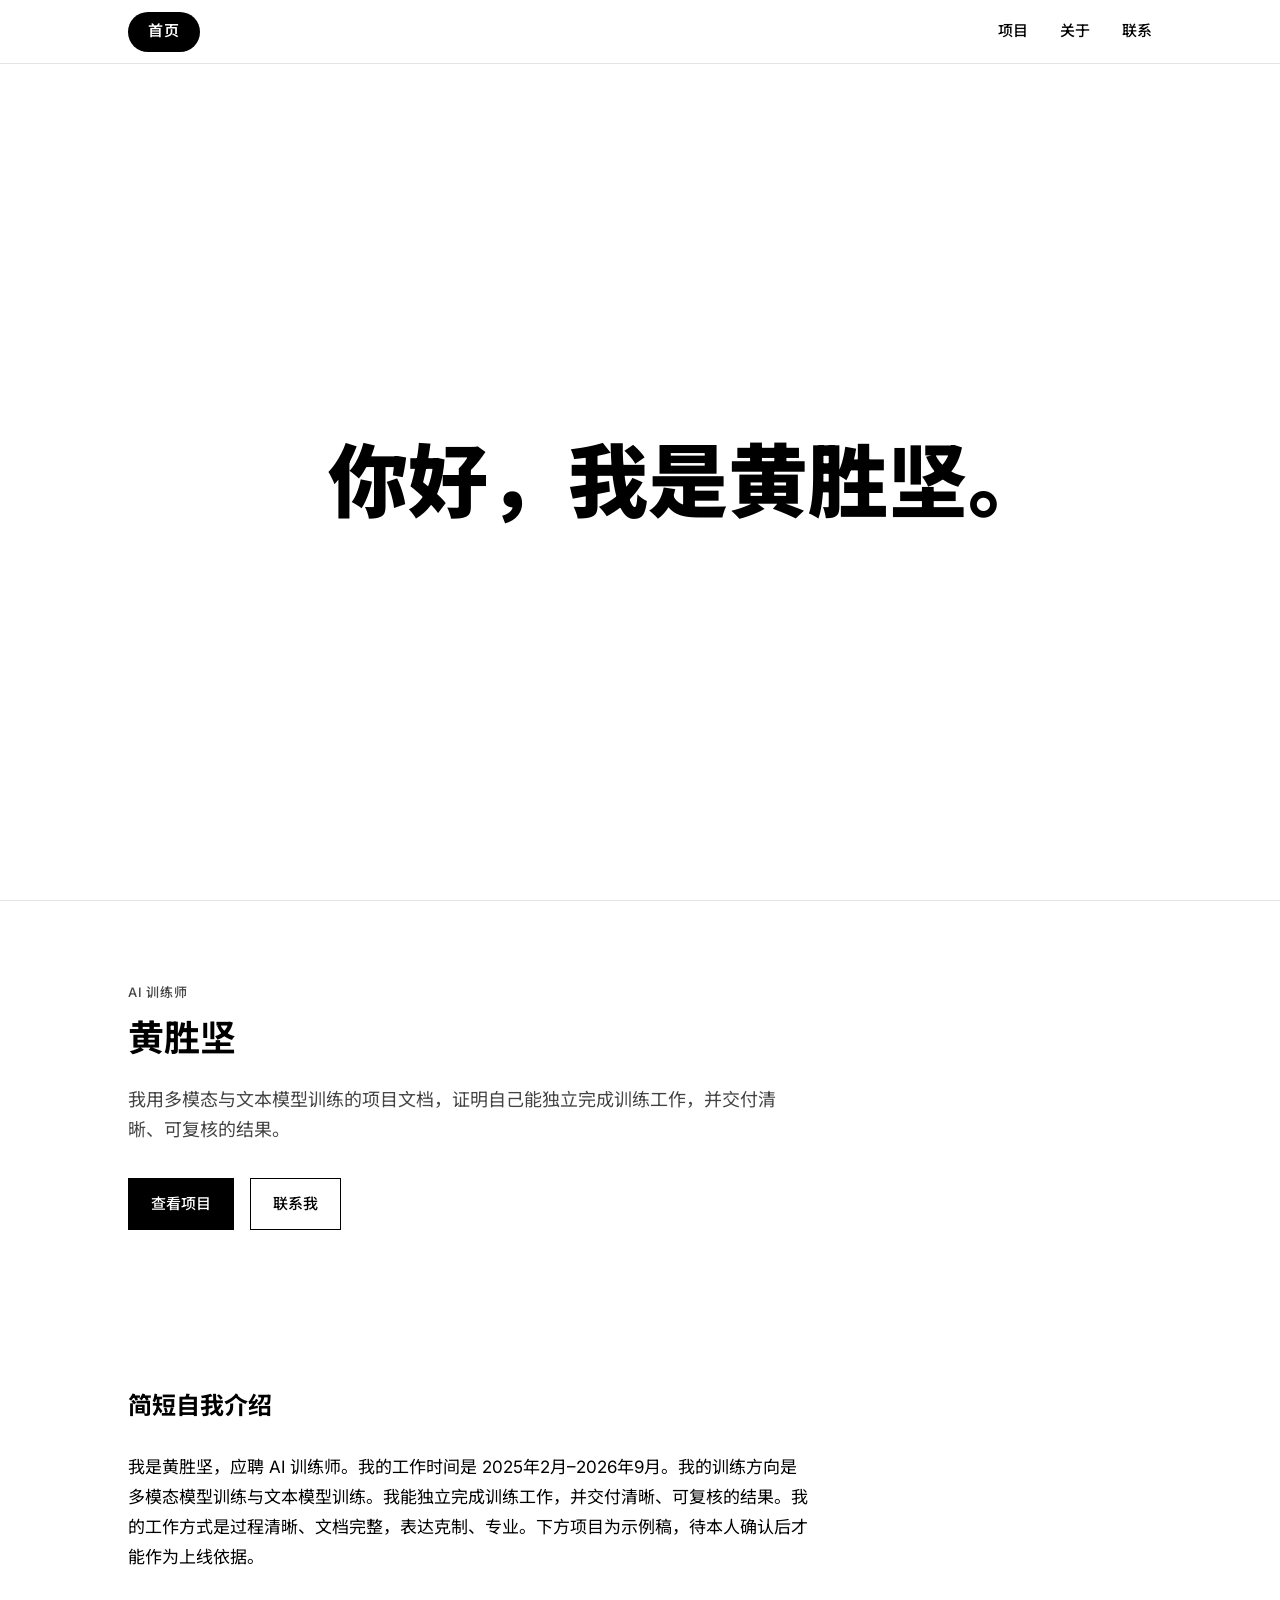
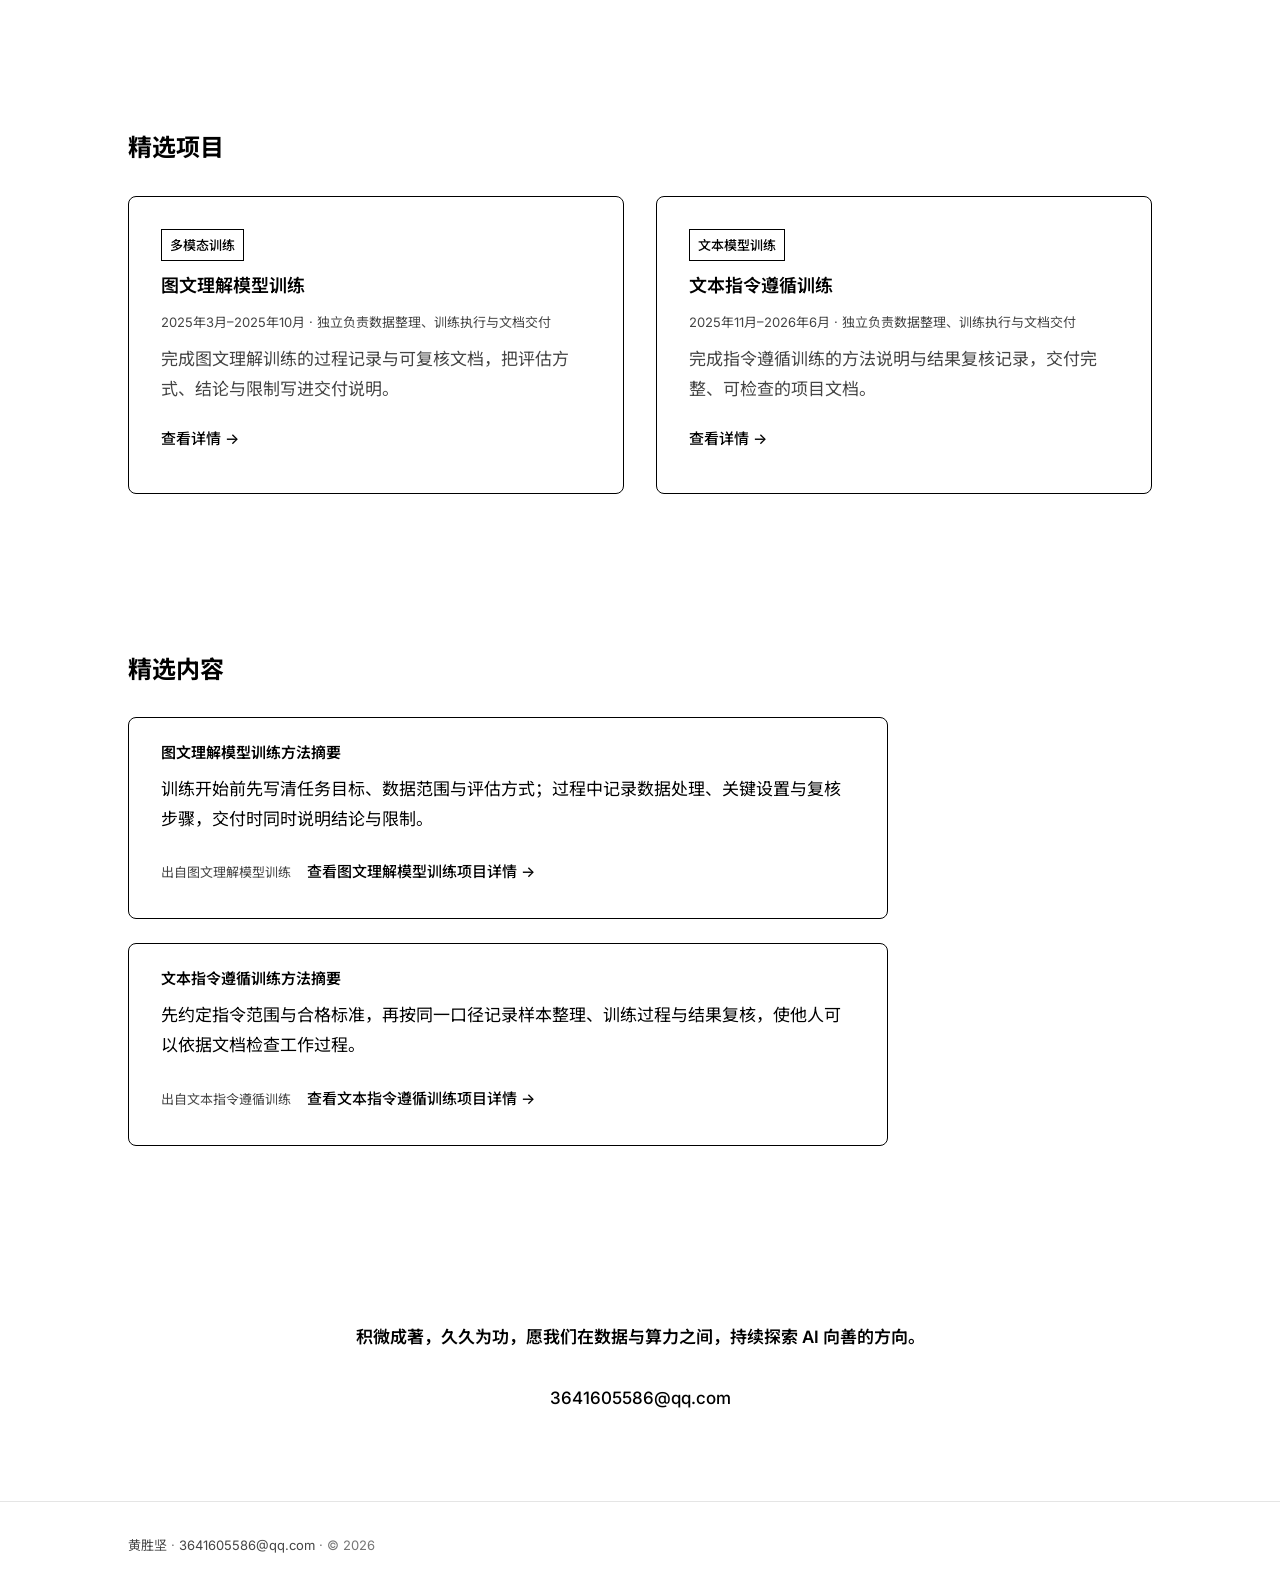
==== index.html @ 837476b5 "style(home): 联系区居中并去掉「进入联系页」链接 - .contact-row 加 justify-content: center - 首页只保留邮箱一个入口，与上方居中结语对齐 - CS" ====
<!DOCTYPE html>
<html lang="zh-CN">
<head>
  <meta charset="utf-8">
  <meta name="viewport" content="width=device-width, initial-scale=1">
  <title>黄胜坚｜AI 训练师</title>
  <meta name="description" content="黄胜坚的求职网站。应聘 AI 训练师，展示多模态与文本模型训练的项目文档。">
  <link rel="preconnect" href="https://fonts.googleapis.com">
  <link rel="preconnect" href="https://fonts.gstatic.com" crossorigin>
  <link href="https://fonts.googleapis.com/css2?family=Inter:wght@400;500;600;800;900&family=Noto+Sans+SC:wght@400;500;600;700;900&display=swap" rel="stylesheet">
  <link rel="stylesheet" href="css/styles.css?v=20261112h">
  <style>
    /* Prevent mid-deploy cache mix: hide the invert layer until stylesheet + JS are ready. */
    .hero-circle { position: absolute; overflow: hidden; opacity: 0; pointer-events: none; }
  </style>
</head>
<body>
  <a class="skip-link" href="#main">跳到主要内容</a>
  <header class="site-header">
    <div class="container">
      <a class="brand" href="index.html">首页</a>
      <nav class="nav nav-desktop" aria-label="全站">
        <a href="projects.html">项目</a>
        <a href="about.html">关于</a>
        <a href="contact.html">联系</a>
      </nav>
      <details class="nav-toggle">
        <summary>菜单</summary>
        <nav class="nav-panel" aria-label="全站">
          <a href="projects.html">项目</a>
          <a href="about.html">关于</a>
          <a href="contact.html">联系</a>
        </nav>
      </details>
    </div>
  </header>

  <main id="main" tabindex="-1">
    <section class="hero-stage" aria-label="问候。指针在首页问候区时，黑圆跟随移动，圆内显示英文欢迎语；指针离开后恢复白底。">
      <p class="visually-hidden" id="hero-live" aria-live="polite">你好，我是黄胜坚。</p>
      <p class="hero-type hero-type-base" aria-hidden="true">你好，我是黄胜坚。</p>
      <div class="hero-circle" aria-hidden="true">
        <p class="hero-type hero-type-invert" lang="en">Hello, welcome.</p>
      </div>
    </section>

    <section class="section hairline-top" id="intro" aria-labelledby="intro-title">
      <div class="container">
        <p class="page-kicker">AI 训练师</p>
        <h1 class="intro-title" id="intro-title">黄胜坚</h1>
        <p class="lead">我用多模态与文本模型训练的项目文档，证明自己能独立完成训练工作，并交付清晰、可复核的结果。</p>
        <div class="btn-row">
          <a class="btn btn-primary" href="projects.html">查看项目</a>
          <a class="btn btn-secondary" href="contact.html">联系我</a>
        </div>
      </div>
    </section>

    <section class="section" aria-labelledby="about-short">
      <div class="container">
        <header class="section-head">
          <h2 id="about-short">简短自我介绍</h2>
        </header>
        <div class="prose">
          <p>我是黄胜坚，应聘 AI 训练师。我的工作时间是 2025年2月–2026年9月。我的训练方向是多模态模型训练与文本模型训练。我能独立完成训练工作，并交付清晰、可复核的结果。我的工作方式是过程清晰、文档完整，表达克制、专业。下方项目为示例稿，待本人确认后才能作为上线依据。</p>
        </div>
      </div>
    </section>

    <section class="section" aria-labelledby="projects-title">
      <div class="container">
        <header class="section-head">
          <h2 id="projects-title">精选项目</h2>
        </header>
        <div class="grid-2">
          <a class="card-project" href="projects/multimodal.html">
            <span class="tag">多模态训练</span>
            <h3>图文理解模型训练</h3>
            <p class="meta">2025年3月–2025年10月 · 独立负责数据整理、训练执行与文档交付</p>
            <p class="result">完成图文理解训练的过程记录与可复核文档，把评估方式、结论与限制写进交付说明。</p>
            <span class="btn-text">查看详情 →</span>
          </a>
          <a class="card-project" href="projects/text.html">
            <span class="tag">文本模型训练</span>
            <h3>文本指令遵循训练</h3>
            <p class="meta">2025年11月–2026年6月 · 独立负责数据整理、训练执行与文档交付</p>
            <p class="result">完成指令遵循训练的方法说明与结果复核记录，交付完整、可检查的项目文档。</p>
            <span class="btn-text">查看详情 →</span>
          </a>
        </div>
      </div>
    </section>

    <section class="section" aria-labelledby="excerpts-title">
      <div class="container">
        <header class="section-head">
          <h2 id="excerpts-title">精选内容</h2>
        </header>
        <div class="excerpt-list">
          <article class="card-excerpt">
            <h3 class="card-title">图文理解模型训练方法摘要</h3>
            <p>训练开始前先写清任务目标、数据范围与评估方式；过程中记录数据处理、关键设置与复核步骤，交付时同时说明结论与限制。</p>
            <p class="source">
              <span class="caption">出自图文理解模型训练</span>
              <a class="btn-text" href="projects/multimodal.html">查看图文理解模型训练项目详情 →</a>
            </p>
          </article>
          <article class="card-excerpt">
            <h3 class="card-title">文本指令遵循训练方法摘要</h3>
            <p>先约定指令范围与合格标准，再按同一口径记录样本整理、训练过程与结果复核，使他人可以依据文档检查工作过程。</p>
            <p class="source">
              <span class="caption">出自文本指令遵循训练</span>
              <a class="btn-text" href="projects/text.html">查看文本指令遵循训练项目详情 →</a>
            </p>
          </article>
        </div>
      </div>
    </section>

    <section class="section">
      <div class="container">
        <p class="prose closing-note">积微成著，久久为功，愿我们在数据与算力之间，持续探索 AI 向善的方向。</p>
        <div class="contact-row">
          <a href="mailto:3641605586@qq.com">3641605586@qq.com</a>
        </div>
      </div>
    </section>
  </main>

  <footer class="site-footer">
    <div class="container">
      <p><a href="index.html">黄胜坚</a> · <a href="mailto:3641605586@qq.com">3641605586@qq.com</a> · © 2026</p>
    </div>
  </footer>
  <script src="js/main.js?v=20261112d"></script>
</body>
</html>
---- css/styles.css ----
/* 白与几何 — 生产样式，令牌与 visual-system.md 一致 */

:root {
  --color-bg: #FFFFFF;
  --color-bg-raised: #FFFFFF;
  --color-bg-sunken: #F5F5F5;
  --color-ink: #000000;
  --color-ink-muted: #444444;
  --color-ink-faint: #767676;
  --color-line: #E5E5E5;
  --color-line-strong: #000000;
  --color-accent: #000000;
  --color-on-accent: #FFFFFF;
  --color-focus: #000000;

  --font-sans: "Inter", "Noto Sans SC", "Source Han Sans SC", "PingFang SC",
               "Hiragino Sans GB", "Microsoft YaHei", system-ui, sans-serif;

  --text-hero: 80px;
  --text-h1: 36px;
  --text-h2: 24px;
  --text-h3: 18px;
  --text-lead: 18px;
  --text-body: 17px;
  --text-small: 15px;
  --text-caption: 13px;

  --space-1: 4px;
  --space-2: 8px;
  --space-3: 12px;
  --space-4: 16px;
  --space-5: 24px;
  --space-6: 32px;
  --space-7: 48px;
  --space-8: 64px;
  --space-9: 80px;
  --space-10: 96px;

  --width-page: 1120px;
  --width-text: 680px;
  --width-narrow: 760px;
  --gutter: 48px;

  --radius-btn: 0;
  --radius-card: 0;
  --header-height: 64px;
  --duration: 150ms;
}

*, *::before, *::after { box-sizing: border-box; }

html {
  font-size: 16px;
  line-break: strict;
}

body {
  margin: 0;
  min-height: 100vh;
  display: flex;
  flex-direction: column;
  background: var(--color-bg);
  color: var(--color-ink);
  font-family: var(--font-sans);
  font-weight: 400;
  font-size: var(--text-body);
  line-height: 1.75;
  text-align: left;
}

a { color: var(--color-ink); text-underline-offset: 3px; }
a:hover { color: var(--color-ink); }

:focus-visible {
  outline: 2px solid var(--color-focus);
  outline-offset: 3px;
}

::selection {
  background: #000;
  color: #fff;
}

.visually-hidden {
  position: absolute;
  width: 1px;
  height: 1px;
  padding: 0;
  margin: -1px;
  overflow: hidden;
  clip: rect(0, 0, 0, 0);
  white-space: nowrap;
  border: 0;
}

.skip-link {
  position: absolute;
  left: 16px;
  top: -64px;
  z-index: 100;
  padding: 8px 16px;
  background: #fff;
  color: #000;
  text-decoration: none;
}

.skip-link:focus,
.skip-link:focus-visible {
  top: 8px;
}

.container {
  width: 100%;
  max-width: var(--width-page);
  margin: 0 auto;
  padding-left: var(--gutter);
  padding-right: var(--gutter);
}

.site-header {
  height: var(--header-height);
  border-bottom: 1px solid var(--color-line);
  background: #fff;
  position: relative;
  z-index: 10;
}

.site-header .container {
  height: 100%;
  display: flex;
  align-items: center;
  justify-content: space-between;
  gap: 16px;
}

.brand {
  display: inline-flex;
  align-items: center;
  justify-content: center;
  min-height: 40px;
  padding: 0 20px;
  background: #000;
  color: #fff;
  font-size: var(--text-small);
  font-weight: 600;
  letter-spacing: 0.08em;
  text-decoration: none;
  border-radius: 999px;
  transition: background-color var(--duration);
}

.brand:hover {
  background: #222;
  color: #fff;
}

.nav {
  display: flex;
  align-items: center;
  gap: 32px;
}

.nav a {
  color: #000;
  text-decoration: none;
  font-size: var(--text-small);
  font-weight: 500;
  min-height: 44px;
  display: inline-flex;
  align-items: center;
}

.nav a[aria-current="page"] {
  box-shadow: inset 0 -2px 0 #000;
}

.nav-toggle {
  display: none;
}

.nav-toggle summary {
  list-style: none;
  cursor: pointer;
  font-size: var(--text-small);
  font-weight: 500;
  min-height: 44px;
  min-width: 44px;
  display: inline-flex;
  align-items: center;
  justify-content: flex-end;
  color: #000;
}

.nav-toggle summary::-webkit-details-marker { display: none; }

.nav-toggle[open] summary {
  /* keep label; CSS can distinguish open state */
}

.nav-panel {
  display: none;
  position: absolute;
  top: var(--header-height);
  left: 0;
  right: 0;
  background: #fff;
  border-bottom: 1px solid var(--color-line);
  padding: 8px var(--gutter) 16px;
  z-index: 20;
}

.nav-toggle[open] .nav-panel {
  display: flex;
  flex-direction: column;
  align-items: flex-start;
}

.nav-panel a {
  color: #000;
  text-decoration: none;
  font-size: var(--text-small);
  font-weight: 500;
  min-height: 44px;
  display: inline-flex;
  align-items: center;
  width: 100%;
}

.nav-panel a[aria-current="page"] {
  box-shadow: inset 0 -2px 0 #000;
  width: auto;
}

main { flex: 1; }

/* —— 首屏问候 —— */
.hero-stage {
  --stage-h: calc(100vh - var(--header-height));
  --circle-size: 440px;
  --type-left: 328px;
  position: relative;
  min-height: max(560px, var(--stage-h));
  overflow: hidden;
  background: #fff;
}

.hero-type {
  position: absolute;
  z-index: 1;
  left: var(--type-left);
  top: 50%;
  transform: translateY(-50%);
  margin: 0;
  font-size: var(--text-hero);
  font-weight: 900;
  line-height: 1.1;
  color: #000;
  white-space: nowrap;
  letter-spacing: 0;
}

.hero-circle {
  position: absolute;
  z-index: 2;
  top: 0;
  left: 0;
  width: var(--circle-size);
  height: var(--circle-size);
  border-radius: 50%;
  background: #000;
  overflow: hidden;
  pointer-events: none;
  opacity: 0;
  will-change: transform;
}

.hero-stage.has-pointer .hero-circle { opacity: 1; }

.hero-type-invert {
  left: 0;
  top: 0;
  transform: none;
  color: #fff;
}

/* —— 首屏以下 —— */
.section { padding: 80px 0; }
.hairline-top { border-top: 1px solid var(--color-line); }

h1, h2, h3 {
  margin: 0;
  font-weight: 700;
  color: #000;
  line-height: 1.25;
}

h1 { font-size: var(--text-h1); }
h2 { font-size: var(--text-h2); line-height: 1.3; }
h3 { font-size: var(--text-h3); font-weight: 600; line-height: 1.4; }

.page-kicker {
  margin: 0 0 12px;
  font-size: var(--text-caption);
  font-weight: 500;
  letter-spacing: 0.06em;
  color: var(--color-ink-muted);
}

.lead {
  max-width: var(--width-text);
  font-size: var(--text-lead);
  line-height: 1.7;
  color: var(--color-ink-muted);
  margin: 0;
}

.prose { max-width: var(--width-text); }

.closing-note {
  max-width: none;
  text-align: center;
  font-weight: 600;
}
.prose p { margin: 0 0 16px; }
.prose p:last-child { margin-bottom: 0; }

.hint,
.draft-note {
  font-size: var(--text-caption);
  color: var(--color-ink-muted);
  line-height: 1.5;
}

.hint {
  color: var(--color-ink-faint);
  margin: 8px 0 0;
}

.draft-note {
  margin: 0 0 32px;
  padding: 12px 16px;
  background: var(--color-bg-sunken);
}

.section-head { margin-bottom: 32px; }
.section-head h2 { font-size: var(--text-h2); }

.btn-row {
  display: flex;
  flex-wrap: wrap;
  gap: 16px;
  margin-top: 32px;
}

.btn {
  display: inline-flex;
  align-items: center;
  justify-content: center;
  min-height: 44px;
  padding: 12px 22px;
  font-family: inherit;
  font-size: var(--text-small);
  font-weight: 500;
  text-decoration: none;
  border: 1px solid transparent;
  border-radius: var(--radius-btn);
  transition: background-color var(--duration), color var(--duration), border-color var(--duration);
}

.btn-primary { background: #000; color: #fff; }
.btn-primary:hover { color: #fff; background: #000; }

.btn-secondary {
  background: #fff;
  color: #000;
  border-color: #000;
}
.btn-secondary:hover { background: #000; color: #fff; }

.btn-text {
  display: inline-flex;
  align-items: center;
  min-height: 44px;
  color: #000;
  font-size: var(--text-small);
  font-weight: 500;
  text-decoration: none;
}
.btn-text:hover { text-decoration: underline; }

.grid-2 {
  display: grid;
  grid-template-columns: 1fr 1fr;
  gap: 32px;
}

.card-project {
  display: flex;
  flex-direction: column;
  align-items: flex-start;
  gap: 12px;
  padding: 32px;
  background: #fff;
  border: 1px solid #000;
  text-decoration: none;
  color: inherit;
  border-radius: 8px;
  transition: border-color var(--duration), background-color var(--duration);
}

.card-project:hover { border-color: #000; background: #fafafa; color: inherit; }

.card-project h3 {
  font-size: var(--text-h3);
  font-weight: 600;
}

.card-project .meta,
.card-project .result {
  margin: 0;
  color: var(--color-ink-muted);
}

.card-project .meta { font-size: var(--text-caption); }

.tag {
  display: inline-block;
  font-size: 13px;
  font-weight: 500;
  padding: 4px 8px;
  border: 1px solid #000;
}

.excerpt-list {
  display: flex;
  flex-direction: column;
  gap: 24px;
  max-width: var(--width-narrow);
}

.card-excerpt {
  background: #fff;
  border: 1px solid #000;
  border-radius: 8px;
  padding: 24px 32px;
}

.card-excerpt .card-title {
  font-size: var(--text-small);
  font-weight: 600;
  margin: 0 0 12px;
}

.card-excerpt p { margin: 0; }
.card-excerpt .source {
  margin-top: 16px;
  display: flex;
  gap: 16px;
  align-items: center;
  flex-wrap: wrap;
}

.caption {
  font-size: var(--text-caption);
  color: var(--color-ink-muted);
}

.contact-row {
  display: flex;
  flex-wrap: wrap;
  justify-content: center;
  gap: 8px 24px;
  align-items: center;
  margin-top: 24px;
}

.contact-row a {
  color: #000;
  font-weight: 500;
  min-height: 44px;
  display: inline-flex;
  align-items: center;
  text-decoration: none;
}

.contact-row a:hover { text-decoration: underline; }

.site-footer {
  border-top: 1px solid var(--color-line);
  padding: 32px 0;
}

.site-footer p {
  margin: 0;
  font-size: var(--text-caption);
  color: var(--color-ink-faint);
}

.site-footer a {
  color: var(--color-ink-muted);
  text-decoration: none;
}

.site-footer a:hover { color: #000; }

/* 项目详情 */
.crumb {
  margin: 0 0 32px;
  font-size: var(--text-caption);
  color: var(--color-ink-muted);
}

.crumb a {
  color: var(--color-ink-muted);
  text-decoration: none;
}

.crumb a:hover { color: #000; text-decoration: underline; }

.detail-wrap {
  display: flex;
  align-items: flex-start;
  gap: 48px;
  padding: 80px 0;
}

.detail-main {
  flex: 1;
  min-width: 0;
  max-width: 680px;
}

.toc {
  width: 240px;
  flex-shrink: 0;
  position: sticky;
  top: 24px;
}

.toc p {
  margin: 0 0 12px;
  font-size: var(--text-caption);
  color: var(--color-ink-faint);
}

.toc ol {
  margin: 0;
  padding: 0;
  list-style: none;
}

.toc a {
  display: block;
  padding: 6px 0;
  color: var(--color-ink-muted);
  text-decoration: none;
  font-size: var(--text-caption);
}

.toc a:hover { color: #000; }

.toc a[aria-current="location"] {
  color: #000;
  font-weight: 600;
  box-shadow: inset 2px 0 0 #000;
  padding-left: 12px;
}

.detail-hero .tag { margin-bottom: 16px; }
.detail-hero h1 { font-size: var(--text-h1); margin-bottom: 16px; }
.detail-hero .meta {
  margin: 0 0 24px;
  font-size: var(--text-caption);
  color: var(--color-ink-muted);
}

.detail-main h2 {
  font-size: var(--text-h2);
  margin: 48px 0 16px;
}

.planned-docs {
  margin: 0;
  padding-left: 1.25em;
  color: var(--color-ink-muted);
}

.planned-docs li { margin: 0 0 6px; }

.back-link { margin-top: 48px; }

/* —— 内页 —— */
.page-shell { padding: 80px 0 96px; }
.page-hero { max-width: var(--width-text); margin-bottom: 64px; }
.page-hero h1 { font-size: var(--text-h1); margin: 0 0 16px; font-weight: 700; }
.page-hero .lead { margin: 0; }
.page-hero .draft-note { margin: 16px 0 0; }

.block { margin-bottom: 80px; }
.block:last-child { margin-bottom: 0; }
.block h2 { font-size: var(--text-h2); margin: 0 0 24px; font-weight: 700; }

.timeline { max-width: var(--width-text); }

.timeline-item {
  display: grid;
  grid-template-columns: 160px 24px 1fr;
  column-gap: 8px;
  align-items: start;
}

.timeline-period {
  margin: 0;
  font-size: var(--text-caption);
  color: var(--color-ink-muted);
  padding-top: 4px;
}

.timeline-axis {
  position: relative;
  display: flex;
  justify-content: center;
  min-height: 48px;
}

.timeline-dot {
  width: 8px;
  height: 8px;
  margin-top: 8px;
  background: #000;
  border-radius: 50%;
  position: relative;
  z-index: 1;
  flex-shrink: 0;
}

.timeline-axis::before {
  content: "";
  position: absolute;
  top: 12px;
  bottom: -8px;
  left: 50%;
  width: 1px;
  background: var(--color-line);
  transform: translateX(-50%);
}

.timeline-item:last-child .timeline-axis::before { display: none; }

.timeline-body { padding-bottom: 8px; }
.timeline-body h3 { font-size: var(--text-h3); margin: 0 0 8px; font-weight: 600; }
.timeline-body p {
  margin: 0 0 12px;
  color: var(--color-ink-muted);
  font-size: var(--text-body);
}
.timeline-body p:last-child { margin-bottom: 0; }
.timeline-body .draft-note { margin: 16px 0 0; }

.skill-grid {
  display: grid;
  grid-template-columns: 1fr 1fr;
  gap: 48px 32px;
  max-width: var(--width-narrow);
}

.skill-group h3 { font-size: var(--text-h3); margin: 0 0 12px; font-weight: 600; }
.skill-group p {
  margin: 0;
  color: var(--color-ink-muted);
}

.way-list {
  max-width: var(--width-text);
  display: flex;
  flex-direction: column;
  gap: 32px;
  margin: 0;
  padding: 0;
  list-style: none;
}

.way-list h3 { font-size: var(--text-h3); margin: 0 0 8px; font-weight: 600; }
.way-list p { margin: 0; color: var(--color-ink-muted); }

.contact-narrow { max-width: var(--width-narrow); }
.contact-block { margin: 0 0 48px; }
.contact-block:last-child { margin-bottom: 0; }

.contact-label {
  margin: 0 0 8px;
  font-size: var(--text-caption);
  font-weight: 500;
  color: var(--color-ink-faint);
}

.contact-email {
  display: inline-flex;
  align-items: center;
  min-height: 44px;
  font-size: 24px;
  font-weight: 600;
  line-height: 1.3;
  color: #000;
  text-decoration: none;
  overflow-wrap: anywhere;
}

.contact-email:hover { text-decoration: underline; color: #000; }

.intro-title {
  font-size: var(--text-h1);
  font-weight: 700;
  line-height: 1.25;
}

#intro .lead { margin-top: 24px; }

@media (max-width: 1079px) {
  :root {
    --gutter: 32px;
    --text-hero: 56px;
  }

  .hero-stage {
    --circle-size: 320px;
    --type-left: 180px;
  }

  .toc { display: none; }
  .detail-wrap { display: block; padding: 64px 0; }
  .section { padding: 64px 0; }
  .page-shell { padding: 64px 0 80px; }
  .block { margin-bottom: 64px; }
  .grid-2 { gap: 24px; }
}

@media (max-width: 767px) {
  :root {
    --gutter: 24px;
    --text-hero: 36px;
    --text-h1: 28px;
    --text-h2: 22px;
    --text-h3: 17px;
    --text-lead: 17px;
    --text-body: 16px;
  }

  .nav-desktop { display: none; }
  .nav-toggle { display: block; }

  .hero-stage {
    --circle-size: 220px;
    --type-left: 96px;
    min-height: 480px;
  }

  .hero-type {
    white-space: normal;
    max-width: calc(100% - var(--type-left) - 24px);
  }

  .grid-2 { grid-template-columns: 1fr; gap: 24px; }
  .section { padding: 56px 0; }
  .page-shell { padding: 56px 0 64px; }
  .block { margin-bottom: 56px; }
  .card-project { padding: 24px; }
  .card-excerpt { padding: 20px 24px; }
  .site-footer { padding: 24px 0; }

  .timeline-item { grid-template-columns: 24px 1fr; }
  .timeline-period { grid-column: 2; padding-top: 0; margin-bottom: 4px; }
  .timeline-axis { grid-column: 1; grid-row: 1 / span 2; }
  .timeline-body { grid-column: 2; }
  .skill-grid { grid-template-columns: 1fr; gap: 32px; }
}

@media (prefers-reduced-motion: reduce) {
  .hero-stage,
  .hero-circle,
  .hero-type,
  .btn,
  .card-project {
    transition: none !important;
  }

  html { scroll-behavior: auto; }
}
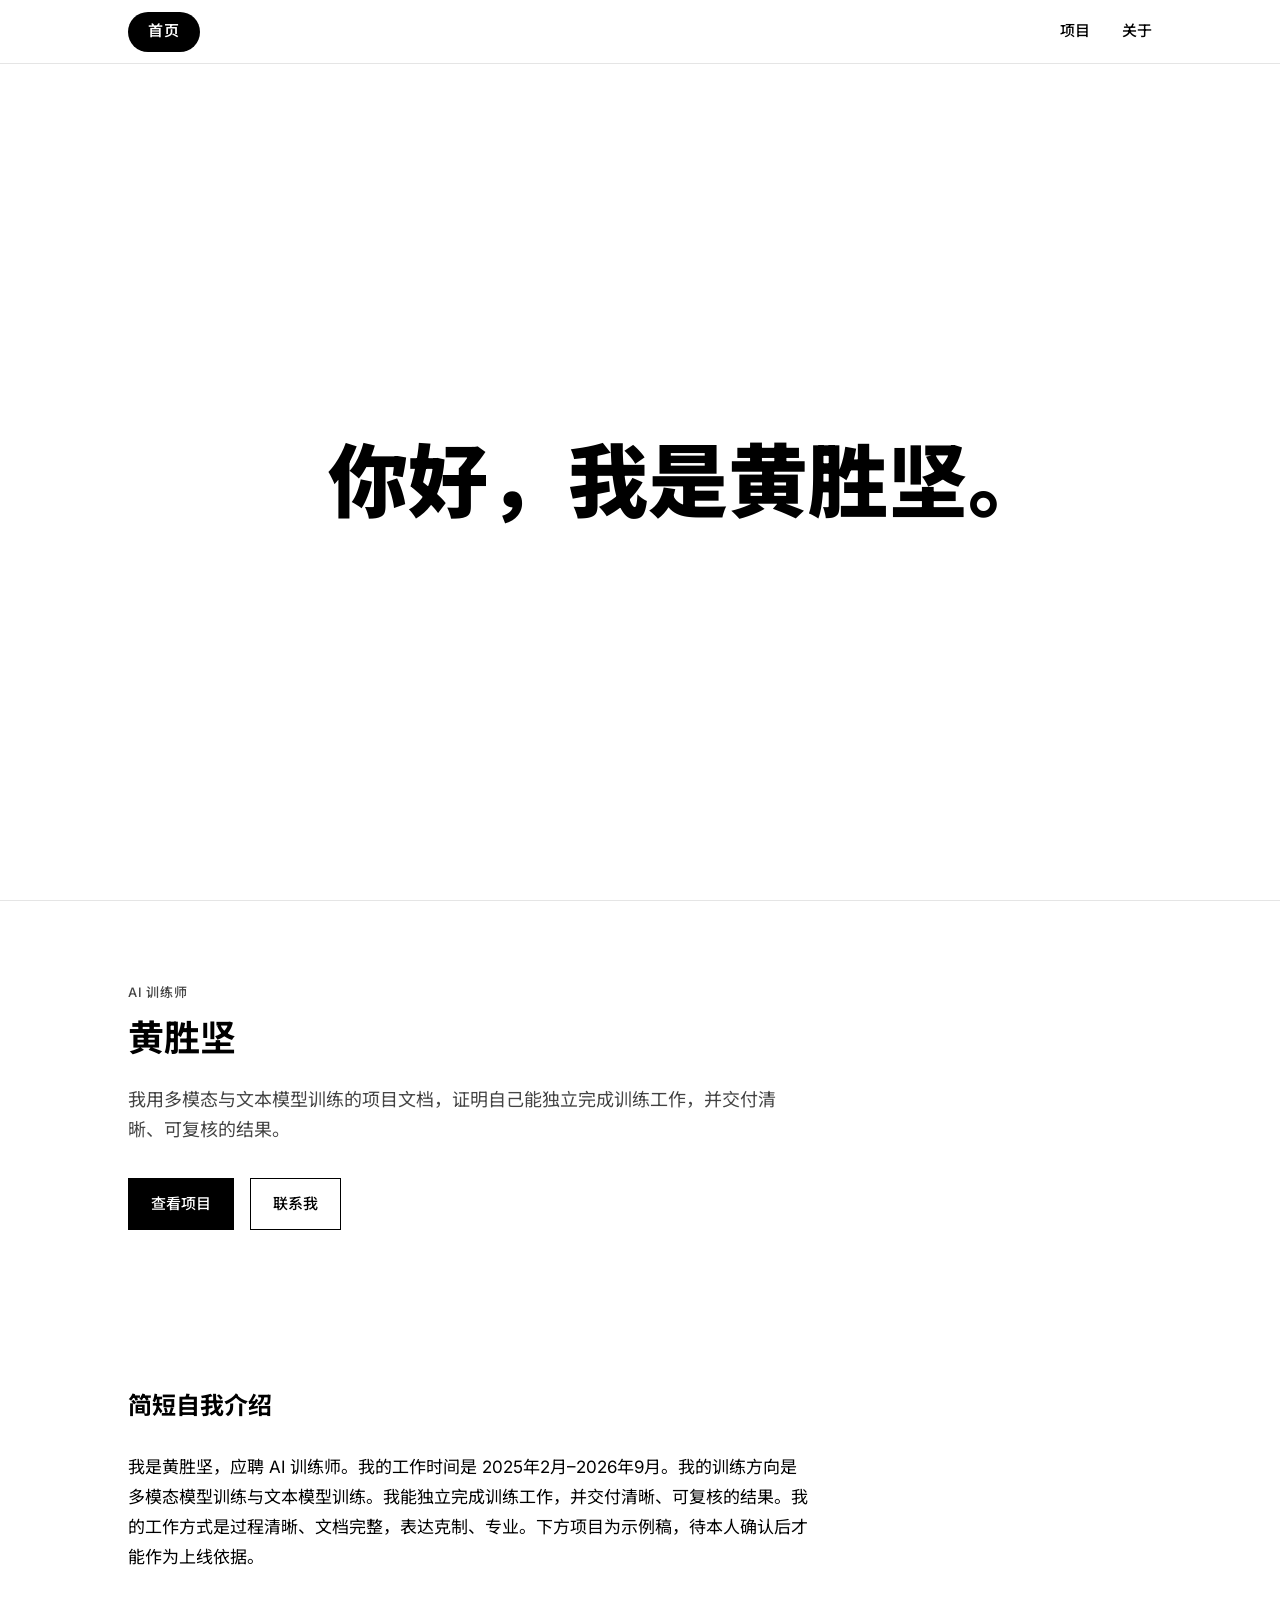
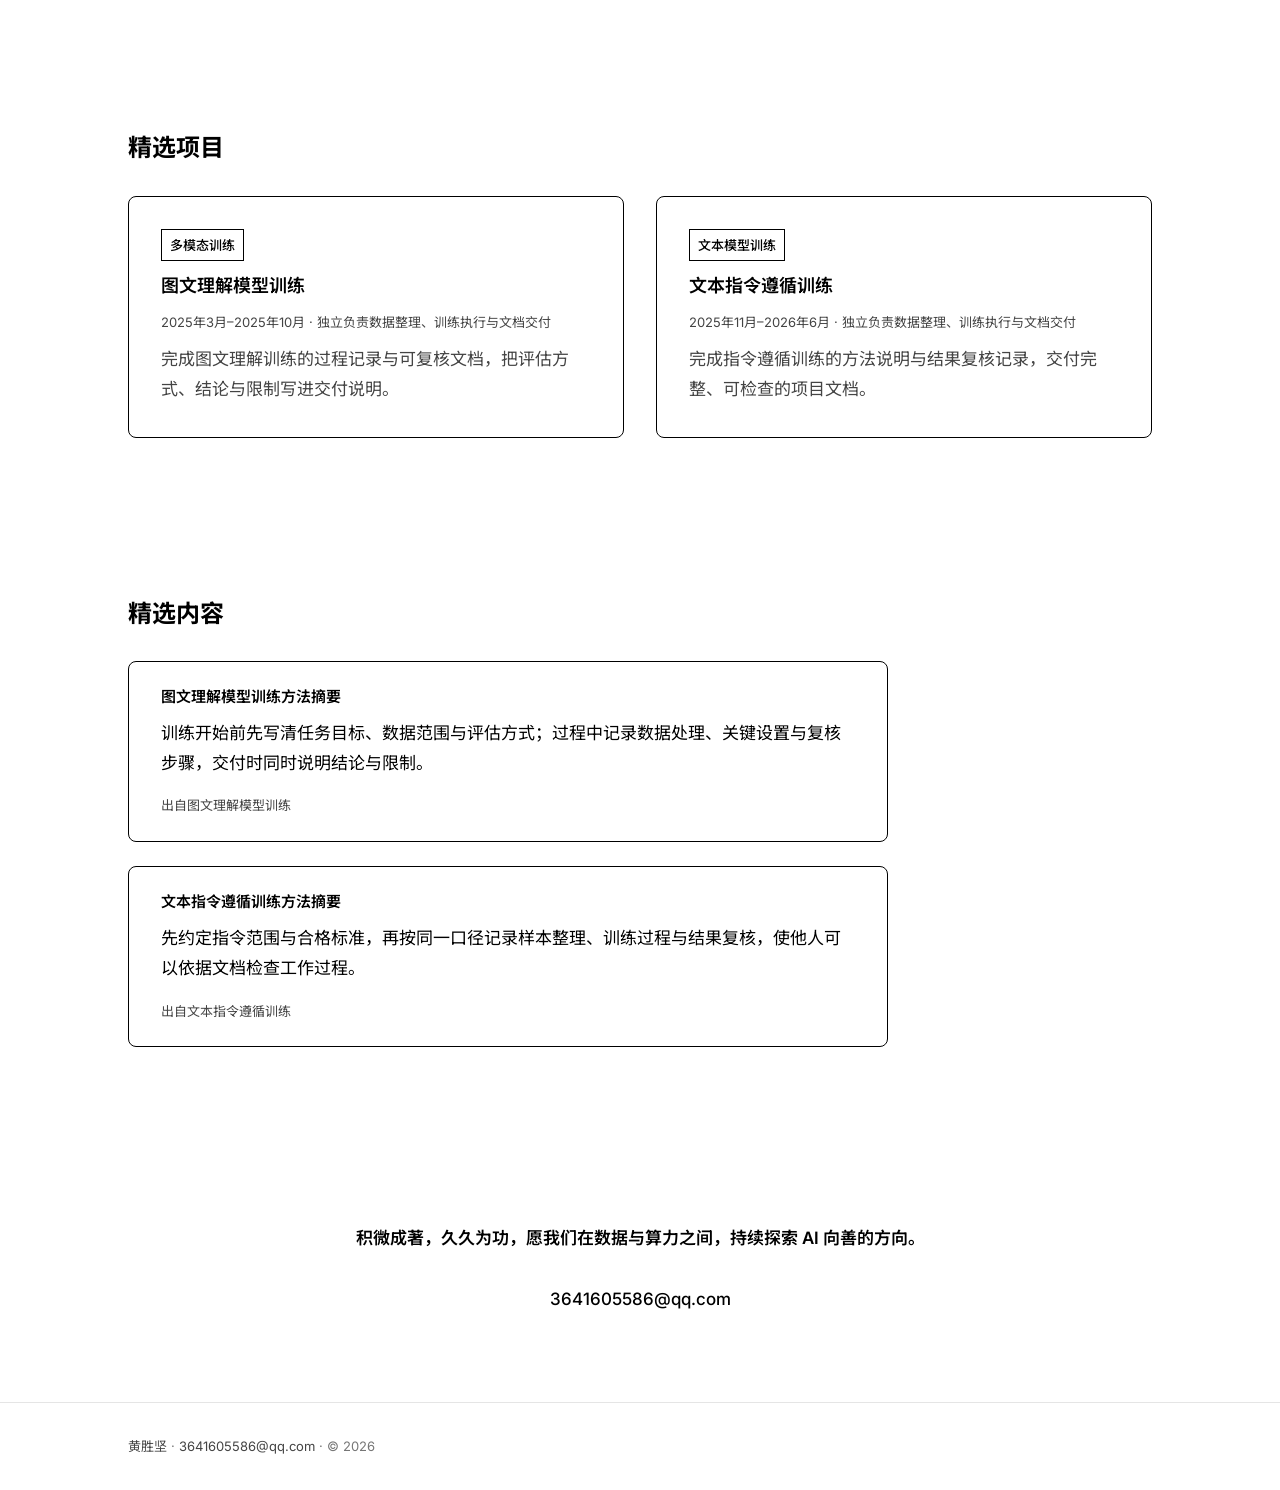
==== commit 71e31594: "refactor: 删除联系页与两个项目详情页 - 删除 contact.html、projects/multimodal.html、projects/text.html - 导航去掉「联系」，只保留" ====
--- a/index.html
+++ b/index.html
@@ -8,7 +8,7 @@
   <link rel="preconnect" href="https://fonts.googleapis.com">
   <link rel="preconnect" href="https://fonts.gstatic.com" crossorigin>
   <link href="https://fonts.googleapis.com/css2?family=Inter:wght@400;500;600;800;900&family=Noto+Sans+SC:wght@400;500;600;700;900&display=swap" rel="stylesheet">
-  <link rel="stylesheet" href="css/styles.css?v=20261112h">
+  <link rel="stylesheet" href="css/styles.css?v=20261112i">
   <style>
     /* Prevent mid-deploy cache mix: hide the invert layer until stylesheet + JS are ready. */
     .hero-circle { position: absolute; overflow: hidden; opacity: 0; pointer-events: none; }
@@ -22,14 +22,12 @@
       <nav class="nav nav-desktop" aria-label="全站">
         <a href="projects.html">项目</a>
         <a href="about.html">关于</a>
-        <a href="contact.html">联系</a>
       </nav>
       <details class="nav-toggle">
         <summary>菜单</summary>
         <nav class="nav-panel" aria-label="全站">
           <a href="projects.html">项目</a>
           <a href="about.html">关于</a>
-          <a href="contact.html">联系</a>
         </nav>
       </details>
     </div>
@@ -51,7 +49,7 @@
         <p class="lead">我用多模态与文本模型训练的项目文档，证明自己能独立完成训练工作，并交付清晰、可复核的结果。</p>
         <div class="btn-row">
           <a class="btn btn-primary" href="projects.html">查看项目</a>
-          <a class="btn btn-secondary" href="contact.html">联系我</a>
+          <a class="btn btn-secondary" href="mailto:3641605586@qq.com">联系我</a>
         </div>
       </div>
     </section>
@@ -73,20 +71,18 @@
           <h2 id="projects-title">精选项目</h2>
         </header>
         <div class="grid-2">
-          <a class="card-project" href="projects/multimodal.html">
+          <article class="card-project">
             <span class="tag">多模态训练</span>
             <h3>图文理解模型训练</h3>
             <p class="meta">2025年3月–2025年10月 · 独立负责数据整理、训练执行与文档交付</p>
             <p class="result">完成图文理解训练的过程记录与可复核文档，把评估方式、结论与限制写进交付说明。</p>
-            <span class="btn-text">查看详情 →</span>
-          </a>
-          <a class="card-project" href="projects/text.html">
+          </article>
+          <article class="card-project">
             <span class="tag">文本模型训练</span>
             <h3>文本指令遵循训练</h3>
             <p class="meta">2025年11月–2026年6月 · 独立负责数据整理、训练执行与文档交付</p>
             <p class="result">完成指令遵循训练的方法说明与结果复核记录，交付完整、可检查的项目文档。</p>
-            <span class="btn-text">查看详情 →</span>
-          </a>
+          </article>
         </div>
       </div>
     </section>
@@ -102,7 +98,6 @@
             <p>训练开始前先写清任务目标、数据范围与评估方式；过程中记录数据处理、关键设置与复核步骤，交付时同时说明结论与限制。</p>
             <p class="source">
               <span class="caption">出自图文理解模型训练</span>
-              <a class="btn-text" href="projects/multimodal.html">查看图文理解模型训练项目详情 →</a>
             </p>
           </article>
           <article class="card-excerpt">
@@ -110,7 +105,6 @@
             <p>先约定指令范围与合格标准，再按同一口径记录样本整理、训练过程与结果复核，使他人可以依据文档检查工作过程。</p>
             <p class="source">
               <span class="caption">出自文本指令遵循训练</span>
-              <a class="btn-text" href="projects/text.html">查看文本指令遵循训练项目详情 →</a>
             </p>
           </article>
         </div>
--- a/css/styles.css
+++ b/css/styles.css
@@ -408,7 +408,6 @@
   transition: border-color var(--duration), background-color var(--duration);
 }
 
-.card-project:hover { border-color: #000; background: #fafafa; color: inherit; }
 
 .card-project h3 {
   font-size: var(--text-h3);
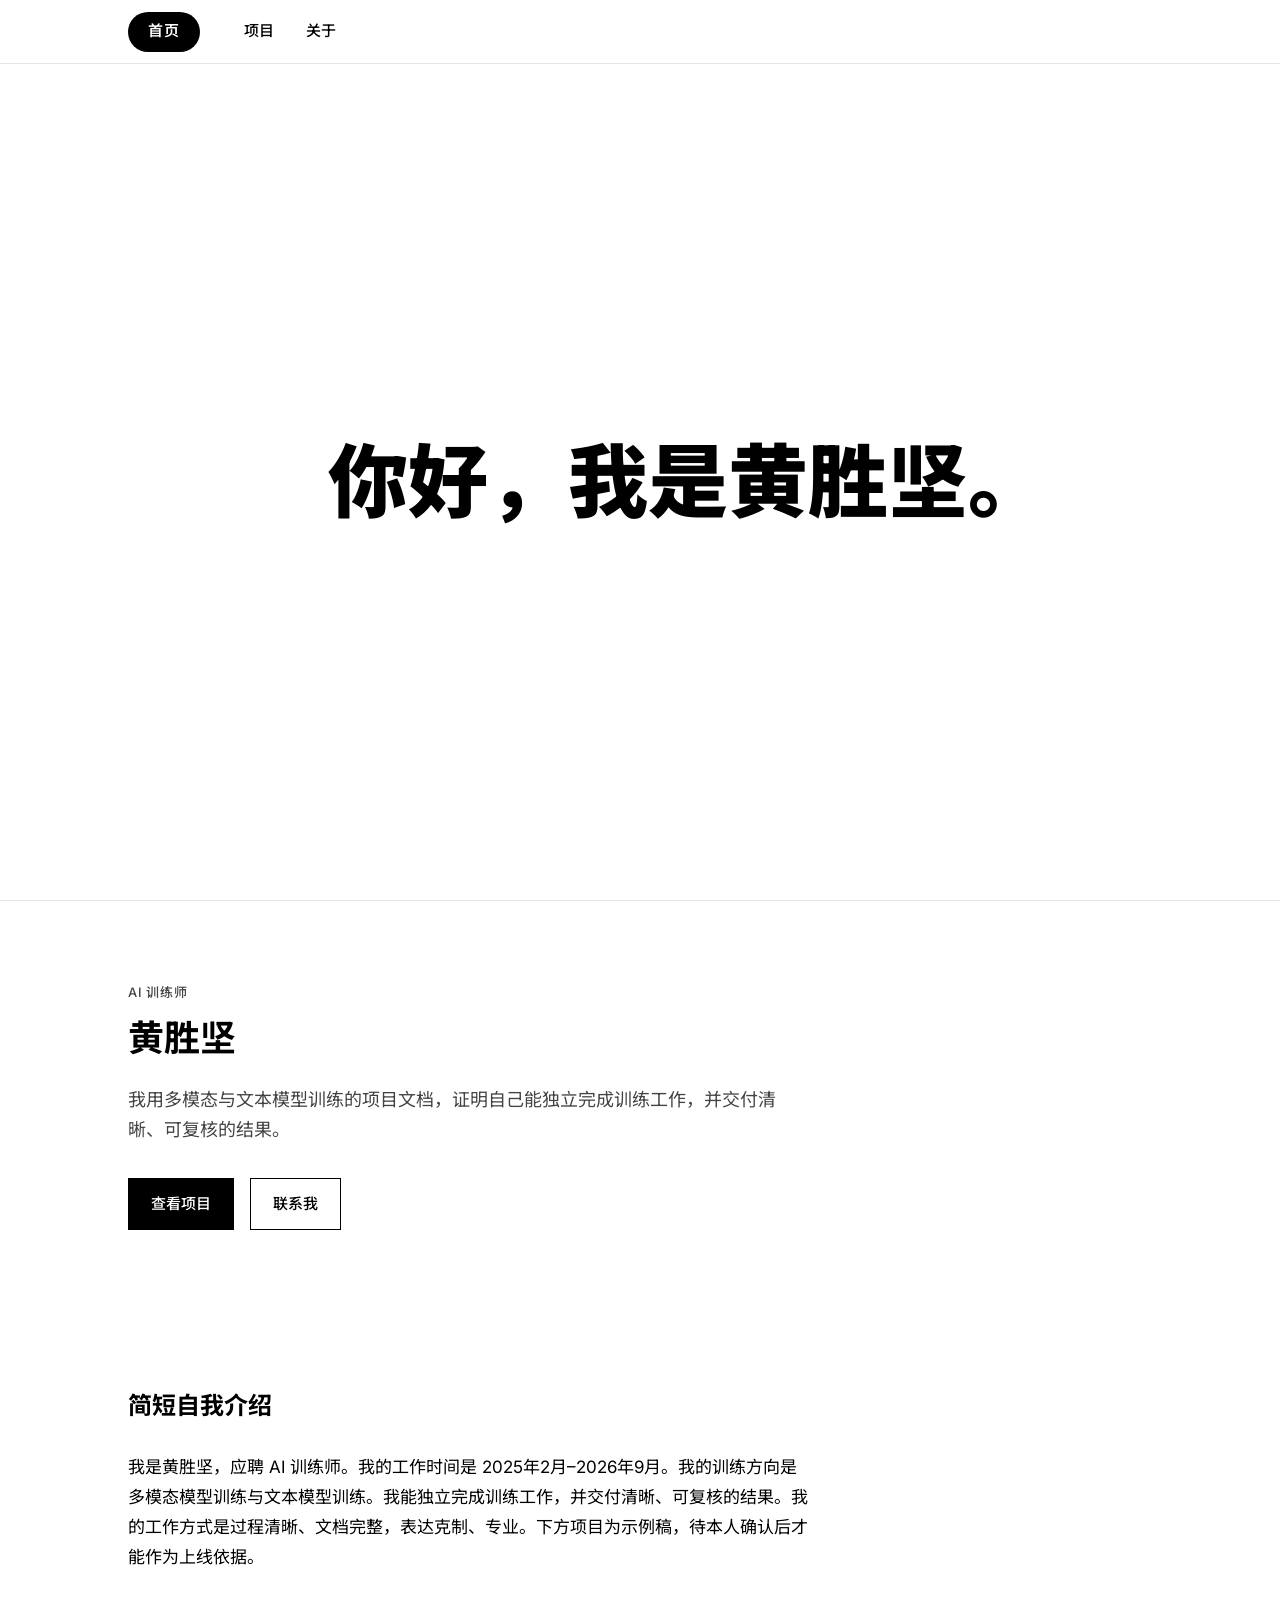
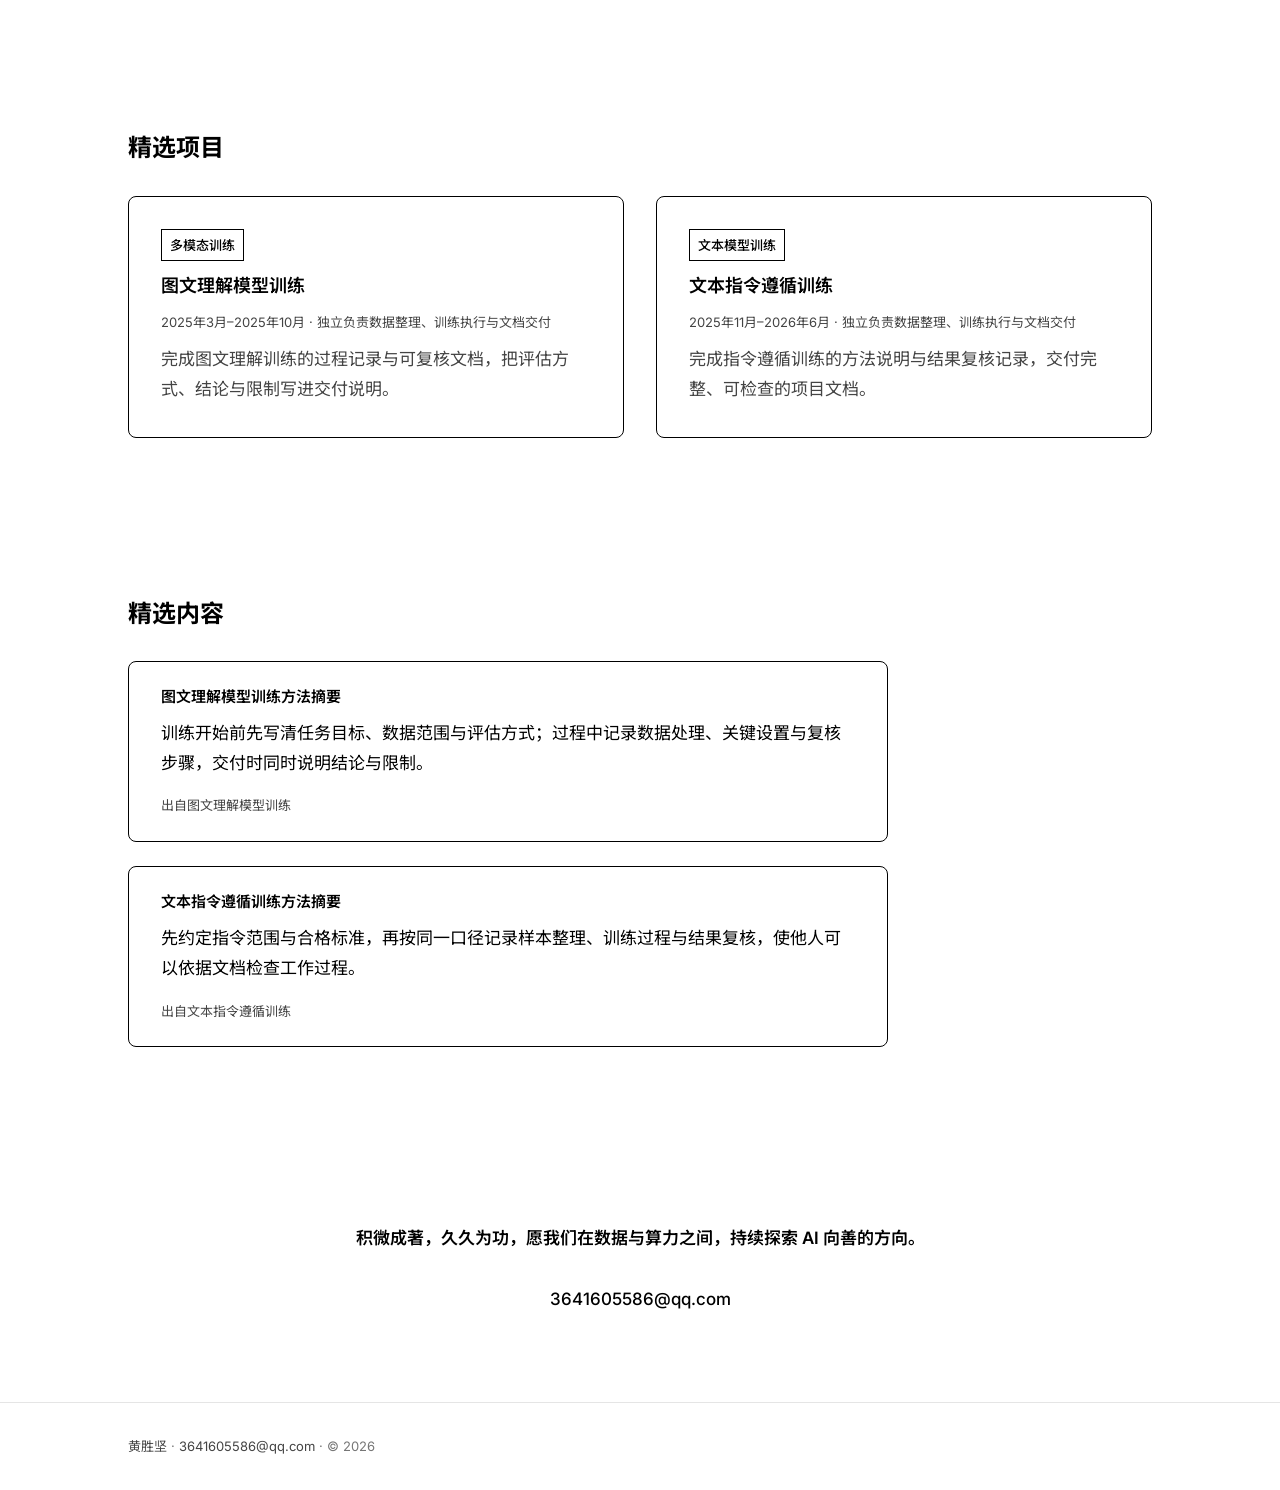
==== commit 6d6f0c40: "style(header): 首页与导航左对齐成组 - 页头容器由 space-between 改为 flex-start + 44px 间距 - 移动端「菜单」用 margin-left:auto " ====
--- a/index.html
+++ b/index.html
@@ -8,7 +8,7 @@
   <link rel="preconnect" href="https://fonts.googleapis.com">
   <link rel="preconnect" href="https://fonts.gstatic.com" crossorigin>
   <link href="https://fonts.googleapis.com/css2?family=Inter:wght@400;500;600;800;900&family=Noto+Sans+SC:wght@400;500;600;700;900&display=swap" rel="stylesheet">
-  <link rel="stylesheet" href="css/styles.css?v=20261112i">
+  <link rel="stylesheet" href="css/styles.css?v=20261112j">
   <style>
     /* Prevent mid-deploy cache mix: hide the invert layer until stylesheet + JS are ready. */
     .hero-circle { position: absolute; overflow: hidden; opacity: 0; pointer-events: none; }
--- a/css/styles.css
+++ b/css/styles.css
@@ -129,8 +129,8 @@
   height: 100%;
   display: flex;
   align-items: center;
-  justify-content: space-between;
-  gap: 16px;
+  justify-content: flex-start;
+  gap: 44px;
 }
 
 .brand {
@@ -176,6 +176,7 @@
 
 .nav-toggle {
   display: none;
+  margin-left: auto;
 }
 
 .nav-toggle summary {
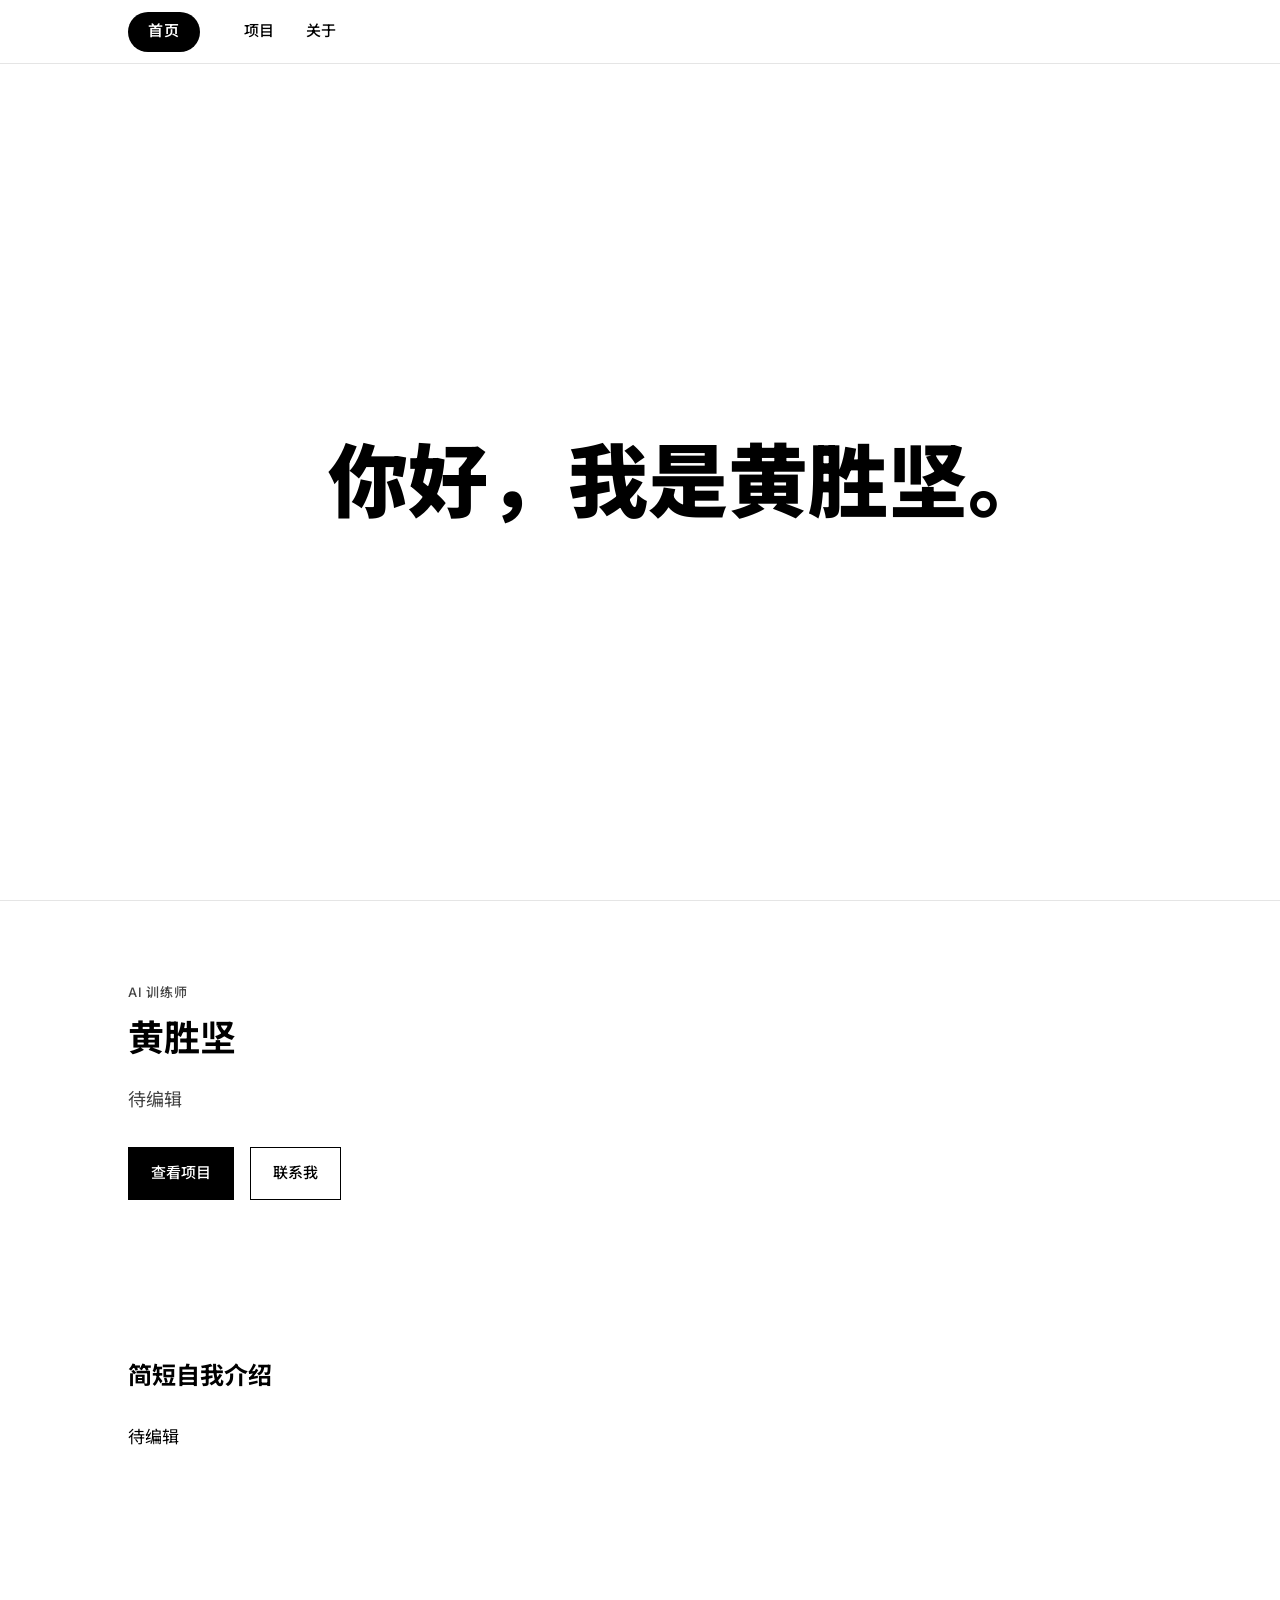
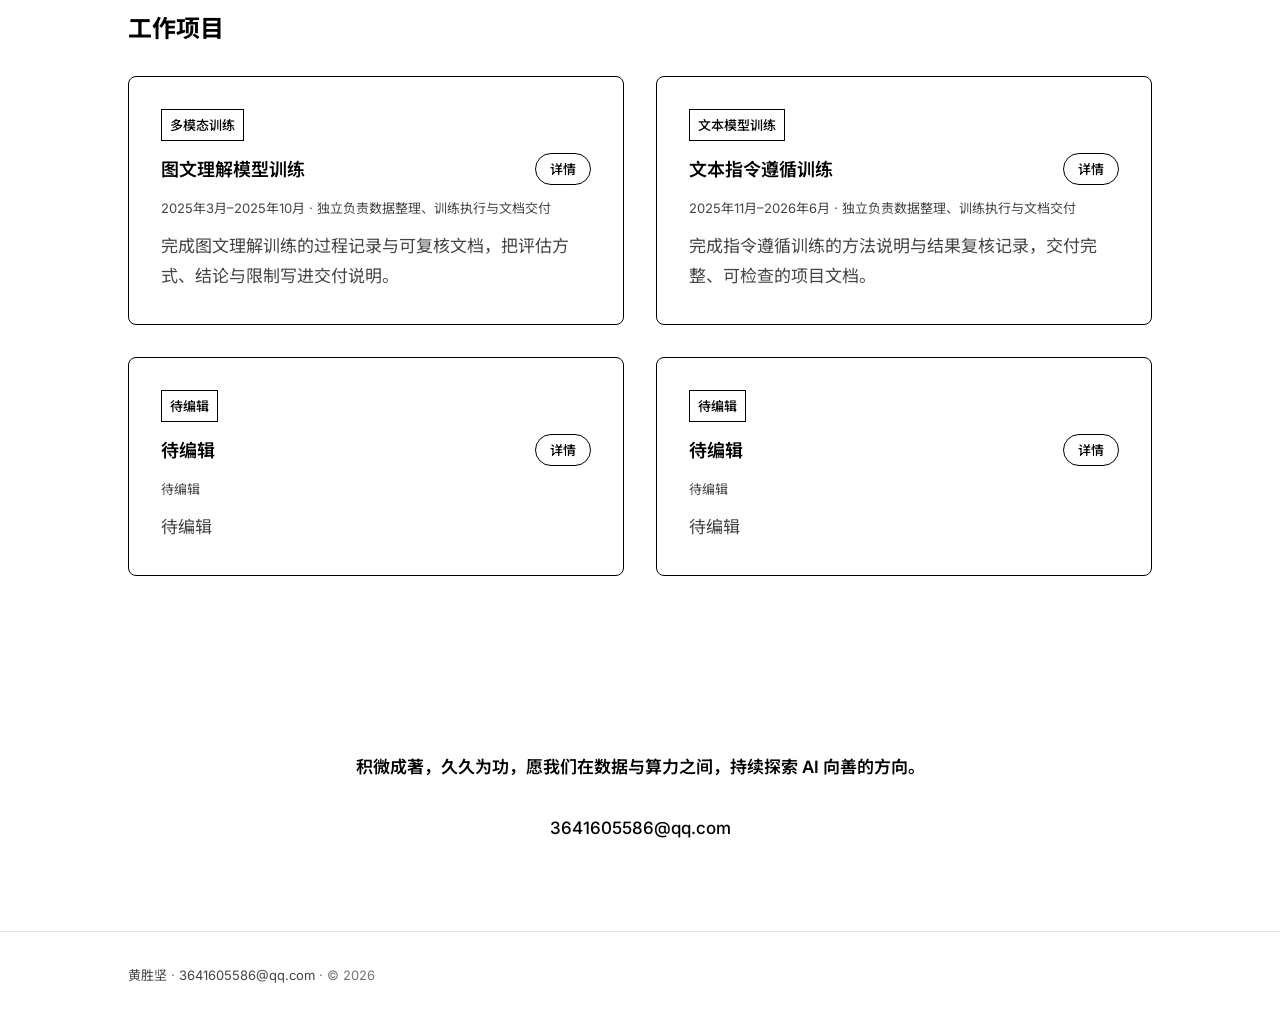
==== commit afa13c33: "feat: 恢复项目详情页并新增两张项目卡 - 首页「精选项目」改名「工作项目」，新增 2 张占位卡（共 4 张） - 每张卡片标题右侧加「详情」药丸按钮，跳转 projects/*.html - 从" ====
--- a/index.html
+++ b/index.html
@@ -8,7 +8,7 @@
   <link rel="preconnect" href="https://fonts.googleapis.com">
   <link rel="preconnect" href="https://fonts.gstatic.com" crossorigin>
   <link href="https://fonts.googleapis.com/css2?family=Inter:wght@400;500;600;800;900&family=Noto+Sans+SC:wght@400;500;600;700;900&display=swap" rel="stylesheet">
-  <link rel="stylesheet" href="css/styles.css?v=20261112j">
+  <link rel="stylesheet" href="css/styles.css?v=20261112k">
   <style>
     /* Prevent mid-deploy cache mix: hide the invert layer until stylesheet + JS are ready. */
     .hero-circle { position: absolute; overflow: hidden; opacity: 0; pointer-events: none; }
@@ -46,7 +46,7 @@
       <div class="container">
         <p class="page-kicker">AI 训练师</p>
         <h1 class="intro-title" id="intro-title">黄胜坚</h1>
-        <p class="lead">我用多模态与文本模型训练的项目文档，证明自己能独立完成训练工作，并交付清晰、可复核的结果。</p>
+        <p class="lead">待编辑</p>
         <div class="btn-row">
           <a class="btn btn-primary" href="projects.html">查看项目</a>
           <a class="btn btn-secondary" href="mailto:3641605586@qq.com">联系我</a>
@@ -60,7 +60,7 @@
           <h2 id="about-short">简短自我介绍</h2>
         </header>
         <div class="prose">
-          <p>我是黄胜坚，应聘 AI 训练师。我的工作时间是 2025年2月–2026年9月。我的训练方向是多模态模型训练与文本模型训练。我能独立完成训练工作，并交付清晰、可复核的结果。我的工作方式是过程清晰、文档完整，表达克制、专业。下方项目为示例稿，待本人确认后才能作为上线依据。</p>
+          <p>待编辑</p>
         </div>
       </div>
     </section>
@@ -68,48 +68,49 @@
     <section class="section" aria-labelledby="projects-title">
       <div class="container">
         <header class="section-head">
-          <h2 id="projects-title">精选项目</h2>
+          <h2 id="projects-title">工作项目</h2>
         </header>
         <div class="grid-2">
           <article class="card-project">
             <span class="tag">多模态训练</span>
-            <h3>图文理解模型训练</h3>
+            <div class="card-head">
+              <h3>图文理解模型训练</h3>
+              <a class="card-detail" href="projects/multimodal.html">详情</a>
+            </div>
             <p class="meta">2025年3月–2025年10月 · 独立负责数据整理、训练执行与文档交付</p>
             <p class="result">完成图文理解训练的过程记录与可复核文档，把评估方式、结论与限制写进交付说明。</p>
           </article>
           <article class="card-project">
             <span class="tag">文本模型训练</span>
-            <h3>文本指令遵循训练</h3>
+            <div class="card-head">
+              <h3>文本指令遵循训练</h3>
+              <a class="card-detail" href="projects/text.html">详情</a>
+            </div>
             <p class="meta">2025年11月–2026年6月 · 独立负责数据整理、训练执行与文档交付</p>
             <p class="result">完成指令遵循训练的方法说明与结果复核记录，交付完整、可检查的项目文档。</p>
+          </article>
+          <article class="card-project">
+            <span class="tag">待编辑</span>
+            <div class="card-head">
+              <h3>待编辑</h3>
+              <a class="card-detail" href="projects/project-3.html">详情</a>
+            </div>
+            <p class="meta">待编辑</p>
+            <p class="result">待编辑</p>
+          </article>
+          <article class="card-project">
+            <span class="tag">待编辑</span>
+            <div class="card-head">
+              <h3>待编辑</h3>
+              <a class="card-detail" href="projects/project-4.html">详情</a>
+            </div>
+            <p class="meta">待编辑</p>
+            <p class="result">待编辑</p>
           </article>
         </div>
       </div>
     </section>
 
-    <section class="section" aria-labelledby="excerpts-title">
-      <div class="container">
-        <header class="section-head">
-          <h2 id="excerpts-title">精选内容</h2>
-        </header>
-        <div class="excerpt-list">
-          <article class="card-excerpt">
-            <h3 class="card-title">图文理解模型训练方法摘要</h3>
-            <p>训练开始前先写清任务目标、数据范围与评估方式；过程中记录数据处理、关键设置与复核步骤，交付时同时说明结论与限制。</p>
-            <p class="source">
-              <span class="caption">出自图文理解模型训练</span>
-            </p>
-          </article>
-          <article class="card-excerpt">
-            <h3 class="card-title">文本指令遵循训练方法摘要</h3>
-            <p>先约定指令范围与合格标准，再按同一口径记录样本整理、训练过程与结果复核，使他人可以依据文档检查工作过程。</p>
-            <p class="source">
-              <span class="caption">出自文本指令遵循训练</span>
-            </p>
-          </article>
-        </div>
-      </div>
-    </section>
 
     <section class="section">
       <div class="container">
--- a/css/styles.css
+++ b/css/styles.css
@@ -415,6 +415,36 @@
   font-weight: 600;
 }
 
+.card-head {
+  display: flex;
+  align-items: center;
+  justify-content: space-between;
+  gap: 16px;
+  width: 100%;
+}
+
+.card-detail {
+  flex-shrink: 0;
+  display: inline-flex;
+  align-items: center;
+  justify-content: center;
+  min-height: 32px;
+  padding: 0 14px;
+  border: 1px solid #000;
+  border-radius: 999px;
+  font-size: 13px;
+  font-weight: 500;
+  line-height: 1;
+  color: #000;
+  text-decoration: none;
+  transition: background-color var(--duration), color var(--duration);
+}
+
+.card-detail:hover {
+  background: #000;
+  color: #fff;
+}
+
 .card-project .meta,
 .card-project .result {
   margin: 0;
